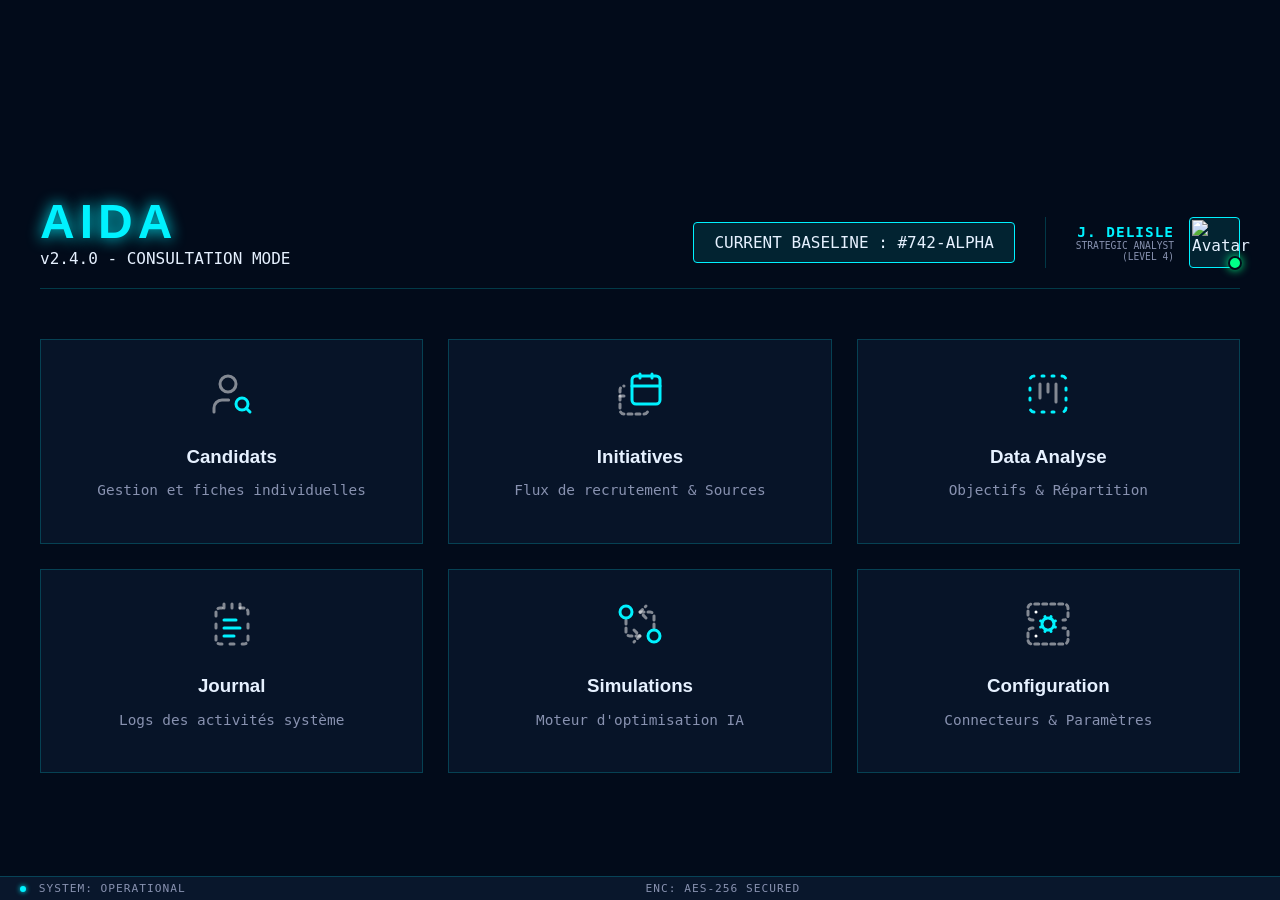
==== index.html @ d208d79e "Creation of home page" ====
<!DOCTYPE html>
<html lang="fr">
<head>
    <meta charset="UTF-8">
    <title>AIDA | Letha Command Center</title>
    <link rel="stylesheet" href="css/style.css">
    <link href="./assets/fonts/Orbitron-VariableFont_wght.ttf" rel="stylesheet">
</head>
<body>
    <canvas id="binary-bg"></canvas>

    <main class="dashboard">
        <header class="main-header">
            <div class="logo-area">
                <h1>AIDA</h1>
                <span class="version">v2.4.0 - CONSULTATION MODE</span>
            </div>
            
            <div class="header-right">
                <div class="baseline-status">
                    <span class="label">CURRENT BASELINE :</span>
                    <span class="value">#742-ALPHA</span>
                </div>

                <div class="user-session">
                    <div class="user-info">
                        <span class="user-name">J. DELISLE</span> 
                        <span class="user-role">STRATEGIC ANALYST <br/> (LEVEL 4)</span>
                    </div>
                    <div class="user-avatar">
                        <img src="https://api.dicebear.com/9.x/rings/svg?ringColor=4db6ac" alt="Avatar">
                    </div>
                </div>
            </div>
        </header>

        <section class="menu-grid">
            <div class="menu-card" onclick="location.href='./pages/candidats.html'">
                <div class="icon">
                    <svg xmlns="http://www.w3.org/2000/svg" width="48" height="48" viewBox="0 0 24 24" fill="none" stroke-width="1.5" stroke-linecap="round" stroke-linejoin="round">
                        <g stroke="rgba(255,255,255,0.5)">
                            <circle cx="10" cy="7" r="4"/>
                            <path d="M10.3 15H7a4 4 0 0 0-4 4v2"/>
                        </g>
                        <g stroke="var(--accent-cyan)" class="scan-element">
                            <circle cx="17" cy="17" r="3"/>
                            <path d="m21 21-1.9-1.9"/>
                        </g>
                    </svg>
                </div>
                <h3>Candidats</h3>
                <p>Gestion et fiches individuelles</p>
            </div>
            <div class="menu-card">
                <div class="icon">
                    <svg xmlns="http://www.w3.org/2000/svg" width="48" height="48" viewBox="0 0 24 24" fill="none" stroke-width="1.5" stroke-linecap="round" stroke-linejoin="round">
                        <g stroke="rgba(255,255,255,0.5)" stroke-dasharray="2 2">               
                            <path d="M15.726 21.01A2 2 0 0 1 14 22H4a2 2 0 0 1-2-2V10a2 2 0 0 1 2-2"/>                
                            <path d="M2 13h2"/>                
                        </g>
                        <g stroke="var(--accent-cyan)">
                            <rect x="8" y="3" width="14" height="14" rx="2"/>
                            <path d="M8 8h14"/>
                            <path d="M12 2v2"/>
                            <path d="M18 2v2"/>
                        </g>
                    </svg>
                </div>
                <h3>Initiatives</h3>
                <p>Flux de recrutement & Sources</p>
            </div>
            <div class="menu-card">
                <div class="icon">
                    <svg xmlns="http://www.w3.org/2000/svg" width="48" height="48" viewBox="0 0 24 24" fill="none" stroke-width="1.5" stroke-linecap="round" stroke-linejoin="round">
                        <g stroke="var(--accent-cyan)" stroke-dasharray="2 2">
                            <path d="M5 3a2 2 0 0 0-2 2"/>
                            <path d="M9 3h1"/><path d="M14 3h1"/>
                            <path d="M19 3a2 2 0 0 1 2 2"/>
                            <path d="M21 9v1"/><path d="M21 14v1"/>
                            <path d="M21 19a2 2 0 0 1-2 2"/>
                            <path d="M14 21h1"/><path d="M9 21h1"/>
                            <path d="M5 21a2 2 0 0 1-2-2"/>
                            <path d="M3 14v1"/><path d="M3 9v1"/>
                        </g>
                        <g stroke="rgba(255,255,255,0.5)" class="data-bars">
                            <path d="M8 7v7" />
                            <path d="M12 7v4" />
                            <path d="M16 7v9" />
                        </g>
                    </svg>
                </div>
                <h3>Data Analyse</h3>
                <p>Objectifs & Répartition</p>
            </div>
            <div class="menu-card">
                <div class="icon">
                    <svg xmlns="http://www.w3.org/2000/svg" width="48" height="48" viewBox="0 0 24 24" fill="none" stroke-width="1.5" stroke-linecap="round" stroke-linejoin="round">
                        <g stroke="rgba(255,255,255,0.5)" stroke-dasharray="2 2">
                            <path d="M8 2v4"/>
                            <path d="M12 2v4"/>
                            <path d="M16 2v4"/>
                            <path d="M16 4h2a2 2 0 0 1 2 2v2"/>
                            <path d="M20 12v2"/>
                            <path d="M20 18v2a2 2 0 0 1-2 2h-1"/>
                            <path d="M13 22h-2"/>
                            <path d="M7 22H6a2 2 0 0 1-2-2v-2"/>
                            <path d="M4 14v-2"/>
                            <path d="M4 8V6a2 2 0 0 1 2-2h2"/>
                        </g>
                        
                        <g stroke="var(--accent-cyan)">
                            <path d="M8 10h6"/>
                            <path d="M8 14h8"/>
                            <path d="M8 18h5"/>
                        </g>
                    </svg>
                </div>
                <h3>Journal</h3>
                <p>Logs des activités système</p>
            </div>
            <div class="menu-card">
                <div class="icon">
                    <svg xmlns="http://www.w3.org/2000/svg" width="48" height="48" viewBox="0 0 24 24" fill="none" stroke-width="1.5" stroke-linecap="round" stroke-linejoin="round">
                        <g stroke="rgba(255,255,255,0.5)" stroke-dasharray="2 2">
                            <path d="M12 6h5a2 2 0 0 1 2 2v7"/>
                            <path d="m15 9-3-3 3-3"/>
                            <path d="M12 18H7a2 2 0 0 1-2-2V9"/>
                            <path d="m9 15 3 3-3 3"/>
                        </g>
                        
                        <g stroke="var(--accent-cyan)">
                            <circle cx="5" cy="6" r="3"/>
                            <circle cx="19" cy="18" r="3"/>
                        </g>
                    </svg>
                </div>
                <h3>Simulations</h3>
                <p>Moteur d'optimisation IA</p>
            </div>
            <div class="menu-card">
                <div class="icon">
                    <svg xmlns="http://www.w3.org/2000/svg" width="48" height="48" viewBox="0 0 24 24" fill="none" stroke-width="1.5" stroke-linecap="round" stroke-linejoin="round">
                        <g stroke="rgba(255,255,255,0.5)" stroke-dasharray="2 2">
                            <path d="M4.5 10H4a2 2 0 0 1-2-2V4a2 2 0 0 1 2-2h16a2 2 0 0 1 2 2v4a2 2 0 0 1-2 2h-.5"/>
                            <path d="M4.5 14H4a2 2 0 0 0-2 2v4a2 2 0 0 0 2 2h16a2 2 0 0 0 2-2v-4a2 2 0 0 0-2-2h-.5"/>        
                        </g>
                        <g stroke="rgba(255,255,255,1)">
                            <path d="M6 18h.01"/>
                            <path d="M6 6h.01"/>        
                        </g>
                        <g stroke="var(--accent-cyan)">
                            <path d="m10.852 14.772-.383.923"/>
                            <path d="M13.148 14.772a3 3 0 1 0-2.296-5.544l-.383-.923"/>
                            <path d="m13.148 9.228.383-.923"/>
                            <path d="m13.53 15.696-.382-.924a3 3 0 1 1-2.296-5.544"/>
                            <path d="m14.772 10.852.923-.383"/>
                            <path d="m14.772 13.148.923.383"/>
                            <path d="m9.228 10.852-.923-.383"/>
                            <path d="m9.228 13.148-.923.383"/>
                        </g>
                    </svg>
                </div>
                <h3>Configuration</h3>
                <p>Connecteurs & Paramètres</p>
            </div>
        </section>
    </main>

    <footer class="system-bar">
        <div class="status-item">
            <span class="dot pulse"></span> SYSTEM: OPERATIONAL
        </div>
        <div class="status-item">
            ENC: AES-256 SECURED
        </div>
        <div class="status-item" id="live-clock">
            </div>
    </footer>

    <script src="main.js"></script>
</body>
</html>
---- css/style.css ----
:root {
    --bg-dark: #020b1a;
    --card-bg: rgba(10, 25, 47, 0.7);
    --accent-cyan: #00f2ff;
    --text-main: #e6f1ff;
    --text-dim: #8892b0;
    --border-color: rgba(0, 242, 255, 0.2);
}

body {
    background-color: var(--bg-dark);
    color: var(--text-main);
    font-family: 'Roboto Mono', monospace;
    margin: 0;
    overflow: hidden; /* Pour le fond binaire */
}

.dashboard {
    position: relative;
    z-index: 2;
    max-width: 1200px;
    margin: 0 auto;
    padding: 40px 20px;
}

.main-header {
    display: flex;
    justify-content: space-between;
    align-items: flex-end;
    border-bottom: 1px solid var(--border-color);
    padding-bottom: 20px;
    margin-bottom: 50px;
}

.header-right {
    display: flex;
    align-items: center;
    gap: 30px;
}

.user-session {
    display: flex;
    align-items: center;
    gap: 15px;
    padding-left: 30px;
    border-left: 1px solid var(--border-color);
}

.user-info {
    text-align: right;
}

.user-name {
    display: block;
    font-size: 0.9rem;
    font-weight: 700;
    color: var(--accent-cyan);
    letter-spacing: 1px;
}

.user-role {
    display: block;
    font-size: 0.6rem;
    color: var(--text-dim);
    text-transform: uppercase;
}

.user-avatar {
    width: 45px;
    height: 45px;
    border: 1px solid var(--accent-cyan);
    border-radius: 4px;
    background: rgba(0, 242, 255, 0.1);
    position: relative;
    padding: 2px;
}

.user-avatar img {
    width: 100%;
    height: 100%;
    object-fit: cover;
}

.user-avatar::after {
    content: '';
    position: absolute;
    bottom: -3px;
    right: -3px;
    width: 10px;
    height: 10px;
    background: #00ff88;
    color: #327791 ;
    border-radius: 50%;
    border: 2px solid var(--bg-dark);
    box-shadow: 0 0 10px #00ff88;
    animation: blink 2s infinite;
}

@keyframes blink {
    0%, 100% { opacity: 1; }
    50% { opacity: 0.5; }
}

h1 {
    font-family: 'Orbitron', sans-serif;
    font-size: 3rem;
    margin: 0;
    color: var(--accent-cyan);
    letter-spacing: 5px;
    text-shadow: 0 0 15px var(--accent-cyan);
}

.baseline-status {
    background: rgba(0, 242, 255, 0.1);
    padding: 10px 20px;
    border-radius: 4px;
    border: 1px solid var(--accent-cyan);
}

.menu-grid {
    display: grid;
    grid-template-columns: repeat(3, 1fr);
    gap: 25px;
}

.menu-card {
    background: var(--card-bg);
    border: 1px solid var(--border-color);
    padding: 30px;
    text-align: center;
    cursor: pointer;
    transition: all 0.3s ease;
    backdrop-filter: blur(5px);
}

.menu-card:hover {
    border-color: var(--accent-cyan);
    background: rgba(0, 242, 255, 0.05);
    transform: translateY(-5px);
    box-shadow: 0 10px 30px rgba(0, 242, 255, 0.1);
}

.menu-card .icon { font-size: 2.5rem; margin-bottom: 15px; }
.menu-card h3 { font-family: 'Orbitron', sans-serif; margin-bottom: 10px; }
.menu-card p { color: var(--text-dim); font-size: 0.9rem; }

.system-bar {
    position: fixed;
    bottom: 0;
    left: 0;
    width: 100%;
    background: rgba(10, 25, 47, 0.9);
    border-top: 1px solid var(--border-color);
    display: flex;
    justify-content: space-between;
    padding: 5px 20px;
    font-size: 0.7rem;
    color: var(--text-dim);
    letter-spacing: 1px;
    box-sizing: border-box;
}

.dot.pulse {
    display: inline-block;
    width: 6px;
    height: 6px;
    background: var(--accent-cyan);
    border-radius: 50%;
    margin-right: 5px;
    box-shadow: 0 0 5px var(--accent-cyan);
    animation: pulse-glow 2s infinite;
}

@keyframes pulse-glow {
    0%, 100% { opacity: 1; transform: scale(1); }
    50% { opacity: 0.4; transform: scale(1.2); }
}
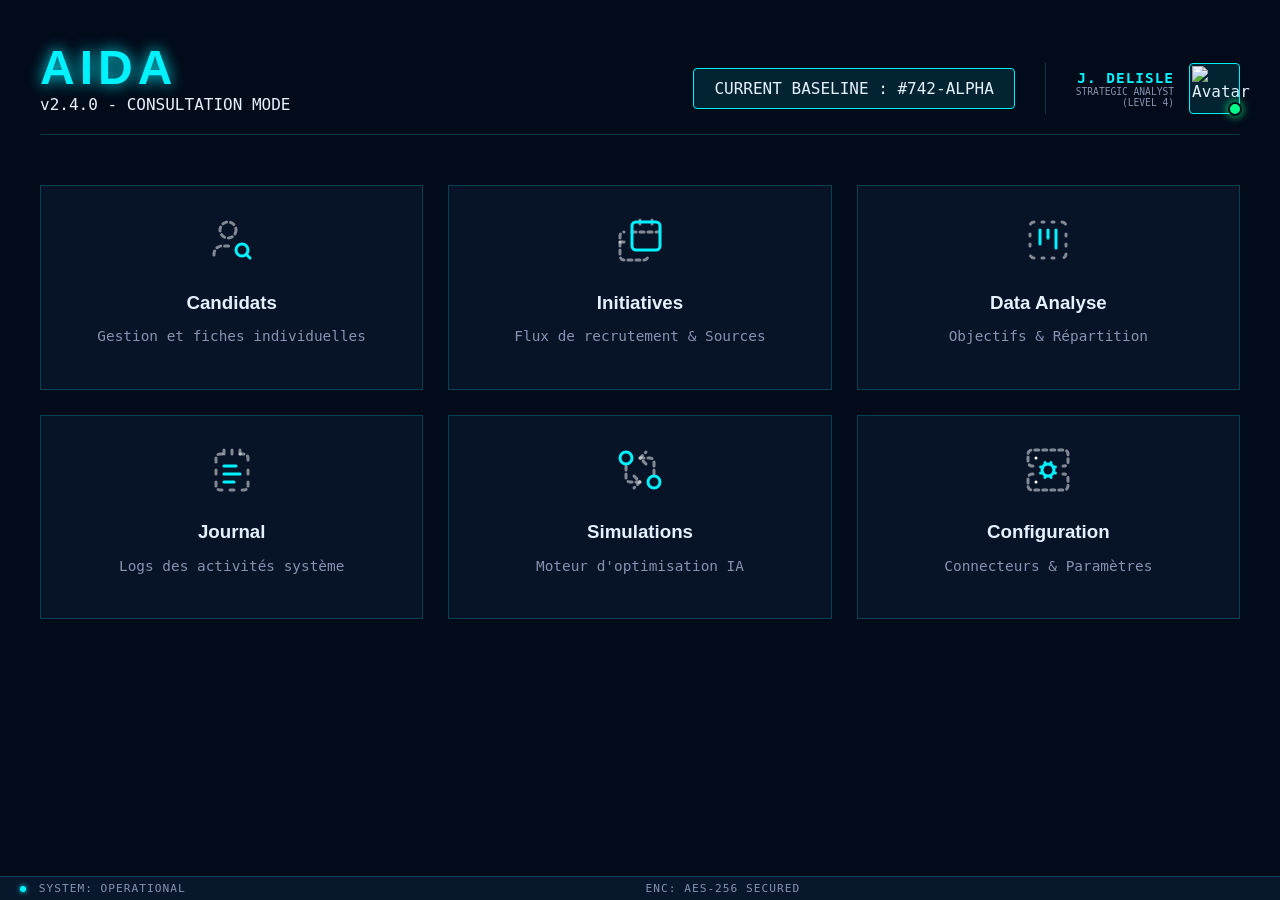
==== commit 4a6e208d: "Add candidates page" ====
--- a/index.html
+++ b/index.html
@@ -7,8 +7,6 @@
     <link href="./assets/fonts/Orbitron-VariableFont_wght.ttf" rel="stylesheet">
 </head>
 <body>
-    <canvas id="binary-bg"></canvas>
-
     <main class="dashboard">
         <header class="main-header">
             <div class="logo-area">
@@ -37,15 +35,8 @@
         <section class="menu-grid">
             <div class="menu-card" onclick="location.href='./pages/candidats.html'">
                 <div class="icon">
-                    <svg xmlns="http://www.w3.org/2000/svg" width="48" height="48" viewBox="0 0 24 24" fill="none" stroke-width="1.5" stroke-linecap="round" stroke-linejoin="round">
-                        <g stroke="rgba(255,255,255,0.5)">
-                            <circle cx="10" cy="7" r="4"/>
-                            <path d="M10.3 15H7a4 4 0 0 0-4 4v2"/>
-                        </g>
-                        <g stroke="var(--accent-cyan)" class="scan-element">
-                            <circle cx="17" cy="17" r="3"/>
-                            <path d="m21 21-1.9-1.9"/>
-                        </g>
+                    <svg width="48" height="48">
+                        <use href="assets/svg/icons.svg#icon-candidats"></use>
                     </svg>
                 </div>
                 <h3>Candidats</h3>
@@ -53,17 +44,8 @@
             </div>
             <div class="menu-card">
                 <div class="icon">
-                    <svg xmlns="http://www.w3.org/2000/svg" width="48" height="48" viewBox="0 0 24 24" fill="none" stroke-width="1.5" stroke-linecap="round" stroke-linejoin="round">
-                        <g stroke="rgba(255,255,255,0.5)" stroke-dasharray="2 2">               
-                            <path d="M15.726 21.01A2 2 0 0 1 14 22H4a2 2 0 0 1-2-2V10a2 2 0 0 1 2-2"/>                
-                            <path d="M2 13h2"/>                
-                        </g>
-                        <g stroke="var(--accent-cyan)">
-                            <rect x="8" y="3" width="14" height="14" rx="2"/>
-                            <path d="M8 8h14"/>
-                            <path d="M12 2v2"/>
-                            <path d="M18 2v2"/>
-                        </g>
+                    <svg width="48" height="48">
+                        <use href="assets/svg/icons.svg#icon-initiatives"></use>
                     </svg>
                 </div>
                 <h3>Initiatives</h3>
@@ -71,22 +53,8 @@
             </div>
             <div class="menu-card">
                 <div class="icon">
-                    <svg xmlns="http://www.w3.org/2000/svg" width="48" height="48" viewBox="0 0 24 24" fill="none" stroke-width="1.5" stroke-linecap="round" stroke-linejoin="round">
-                        <g stroke="var(--accent-cyan)" stroke-dasharray="2 2">
-                            <path d="M5 3a2 2 0 0 0-2 2"/>
-                            <path d="M9 3h1"/><path d="M14 3h1"/>
-                            <path d="M19 3a2 2 0 0 1 2 2"/>
-                            <path d="M21 9v1"/><path d="M21 14v1"/>
-                            <path d="M21 19a2 2 0 0 1-2 2"/>
-                            <path d="M14 21h1"/><path d="M9 21h1"/>
-                            <path d="M5 21a2 2 0 0 1-2-2"/>
-                            <path d="M3 14v1"/><path d="M3 9v1"/>
-                        </g>
-                        <g stroke="rgba(255,255,255,0.5)" class="data-bars">
-                            <path d="M8 7v7" />
-                            <path d="M12 7v4" />
-                            <path d="M16 7v9" />
-                        </g>
+                    <svg width="48" height="48">
+                        <use href="assets/svg/icons.svg#icon-analyse"></use>
                     </svg>
                 </div>
                 <h3>Data Analyse</h3>
@@ -94,25 +62,8 @@
             </div>
             <div class="menu-card">
                 <div class="icon">
-                    <svg xmlns="http://www.w3.org/2000/svg" width="48" height="48" viewBox="0 0 24 24" fill="none" stroke-width="1.5" stroke-linecap="round" stroke-linejoin="round">
-                        <g stroke="rgba(255,255,255,0.5)" stroke-dasharray="2 2">
-                            <path d="M8 2v4"/>
-                            <path d="M12 2v4"/>
-                            <path d="M16 2v4"/>
-                            <path d="M16 4h2a2 2 0 0 1 2 2v2"/>
-                            <path d="M20 12v2"/>
-                            <path d="M20 18v2a2 2 0 0 1-2 2h-1"/>
-                            <path d="M13 22h-2"/>
-                            <path d="M7 22H6a2 2 0 0 1-2-2v-2"/>
-                            <path d="M4 14v-2"/>
-                            <path d="M4 8V6a2 2 0 0 1 2-2h2"/>
-                        </g>
-                        
-                        <g stroke="var(--accent-cyan)">
-                            <path d="M8 10h6"/>
-                            <path d="M8 14h8"/>
-                            <path d="M8 18h5"/>
-                        </g>
+                    <svg width="48" height="48">
+                        <use href="assets/svg/icons.svg#icon-journal"></use>
                     </svg>
                 </div>
                 <h3>Journal</h3>
@@ -120,18 +71,8 @@
             </div>
             <div class="menu-card">
                 <div class="icon">
-                    <svg xmlns="http://www.w3.org/2000/svg" width="48" height="48" viewBox="0 0 24 24" fill="none" stroke-width="1.5" stroke-linecap="round" stroke-linejoin="round">
-                        <g stroke="rgba(255,255,255,0.5)" stroke-dasharray="2 2">
-                            <path d="M12 6h5a2 2 0 0 1 2 2v7"/>
-                            <path d="m15 9-3-3 3-3"/>
-                            <path d="M12 18H7a2 2 0 0 1-2-2V9"/>
-                            <path d="m9 15 3 3-3 3"/>
-                        </g>
-                        
-                        <g stroke="var(--accent-cyan)">
-                            <circle cx="5" cy="6" r="3"/>
-                            <circle cx="19" cy="18" r="3"/>
-                        </g>
+                    <svg width="48" height="48">
+                        <use href="assets/svg/icons.svg#icon-simulations"></use>
                     </svg>
                 </div>
                 <h3>Simulations</h3>
@@ -139,25 +80,8 @@
             </div>
             <div class="menu-card">
                 <div class="icon">
-                    <svg xmlns="http://www.w3.org/2000/svg" width="48" height="48" viewBox="0 0 24 24" fill="none" stroke-width="1.5" stroke-linecap="round" stroke-linejoin="round">
-                        <g stroke="rgba(255,255,255,0.5)" stroke-dasharray="2 2">
-                            <path d="M4.5 10H4a2 2 0 0 1-2-2V4a2 2 0 0 1 2-2h16a2 2 0 0 1 2 2v4a2 2 0 0 1-2 2h-.5"/>
-                            <path d="M4.5 14H4a2 2 0 0 0-2 2v4a2 2 0 0 0 2 2h16a2 2 0 0 0 2-2v-4a2 2 0 0 0-2-2h-.5"/>        
-                        </g>
-                        <g stroke="rgba(255,255,255,1)">
-                            <path d="M6 18h.01"/>
-                            <path d="M6 6h.01"/>        
-                        </g>
-                        <g stroke="var(--accent-cyan)">
-                            <path d="m10.852 14.772-.383.923"/>
-                            <path d="M13.148 14.772a3 3 0 1 0-2.296-5.544l-.383-.923"/>
-                            <path d="m13.148 9.228.383-.923"/>
-                            <path d="m13.53 15.696-.382-.924a3 3 0 1 1-2.296-5.544"/>
-                            <path d="m14.772 10.852.923-.383"/>
-                            <path d="m14.772 13.148.923.383"/>
-                            <path d="m9.228 10.852-.923-.383"/>
-                            <path d="m9.228 13.148-.923.383"/>
-                        </g>
+                    <svg width="48" height="48">
+                        <use href="assets/svg/icons.svg#icon-config"></use>
                     </svg>
                 </div>
                 <h3>Configuration</h3>
--- a/css/style.css
+++ b/css/style.css
@@ -174,4 +174,307 @@
 @keyframes pulse-glow {
     0%, 100% { opacity: 1; transform: scale(1); }
     50% { opacity: 0.4; transform: scale(1.2); }
+}
+
+.app-container {
+    display: flex;
+    height: 100vh;
+    background-color: var(--bg-dark);
+}
+
+/* Zone A */
+.side-nav {
+    width: 70px; /* Mode réduit par défaut */
+    height: 100vh;
+    background: rgba(5, 15, 30, 0.95);
+    border-right: 1px solid var(--border-color);
+    display: flex;
+    flex-direction: column;
+    transition: width 0.3s cubic-bezier(0.4, 0, 0.2, 1);
+    overflow: hidden;
+    z-index: 100;
+}
+
+/* Au survol (ou avec une classe .expanded), la barre s'élargit */
+.side-nav:hover {
+    width: 220px;
+}
+
+.nav-group {
+    display: flex;
+    flex-direction: column;
+    padding: 10px 0;
+}
+
+.nav-group.bottom {
+    margin-top: auto; /* Pousse le groupe vers le bas */
+}
+
+.nav-item {
+    display: flex;
+    align-items: center;
+    padding: 15px 23px; /* Alignement pour centrer l'icône à 70px */
+    text-decoration: none;
+    color: var(--text-dim);
+    transition: all 0.2s;
+    white-space: nowrap;
+}
+
+.nav-item:hover, .nav-item.active {
+    background: rgba(0, 242, 255, 0.05);
+    color: var(--accent-cyan);
+}
+
+.nav-label {
+    margin-left: 20px;
+    font-family: 'Orbitron', sans-serif;
+    font-size: 0.75rem;
+    letter-spacing: 1px;
+    opacity: 0;
+    transition: opacity 0.2s;
+}
+
+.side-nav:hover .nav-label {
+    opacity: 1;
+}
+
+.nav-separator {
+    border: none;
+    border-top: 1px solid rgba(0, 242, 255, 0.1);
+    margin: 5px 15px;
+}
+
+/* Zone B */
+.search-panel {
+    width: 300px;
+    border-right: 1px solid var(--border-color);
+    display: flex;
+    flex-direction: column;
+}
+
+.panel-header {
+    padding: 20px;
+    border-bottom: 1px solid var(--border-color);
+}
+
+.panel-header h2 {
+    font-family: 'Orbitron', sans-serif;
+    font-size: 1.2rem;
+    color: var(--accent-cyan);
+    margin-bottom: 15px;
+    text-transform: uppercase;
+    letter-spacing: 2px;
+}
+
+.filter-label {
+    font-size: 0.7rem;
+    color: var(--text-dim);
+    text-transform: uppercase;
+    margin-bottom: 8px;
+    display: block;
+}
+
+.status-pills {
+    display: flex;
+    flex-wrap: wrap;
+    gap: 8px;
+    margin-bottom: 15px;
+}
+
+.status-pill {
+    font-size: 0.7rem;
+    padding: 4px 10px;
+    border: 1px solid rgba(0, 242, 255, 0.3);
+    border-radius: 4px;
+    cursor: pointer;
+    color: var(--text-dim);
+    transition: all 0.2s;
+}
+
+.status-pill:hover {
+    background: rgba(0, 242, 255, 0.05);
+}
+
+.status-pill.active {
+    background: var(--accent-cyan);
+    color: #000;
+    font-weight: bold;
+    border-color: var(--accent-cyan);
+    box-shadow: 0 0 10px var(--accent-cyan);
+}
+
+.scroll-list {
+    flex: 1;
+    overflow-y: auto;
+}
+
+.id-badge {
+    background: rgba(0, 242, 255, 0.1);
+    color: var(--accent-cyan);
+    font-size: 0.6rem;
+    padding: 2px 6px;
+    border-radius: 2px;
+    border: 1px solid rgba(0, 242, 255, 0.3);
+    margin-right: 12px;
+    font-weight: bold;
+}
+
+.candidate-item {
+    display: flex;
+    align-items: center;
+    padding: 12px 20px;
+    border-bottom: 1px solid rgba(255, 255, 255, 0.05);
+    cursor: pointer;
+    transition: all 0.2s;
+}
+
+.candidate-item:hover {
+    background: rgba(255, 255, 255, 0.02);
+}
+
+.candidate-item .name {
+    font-size: 0.85rem;
+    letter-spacing: 0.5px;
+    color: var(--text-dim);
+}
+
+.candidate-item.active .name {
+    color: var(--accent-cyan);
+}
+
+/* Zone C */
+
+#candidate-details .details-header,
+#candidate-details .details-grid{
+    display: none;
+}
+
+#candidate-details.has-selection .details-header{
+    display: grid;
+    grid-template-columns: minmax(300px, auto) 200px; 
+    justify-content: start; 
+    gap: 40px; 
+    border-bottom: 1px solid var(--border-color);
+    padding-bottom: 20px;
+    margin-bottom: 30px;
+}
+
+#candidate-details.has-selection .details-grid {
+    display: flex;
+}
+
+#candidate-details.has-selection .details-grid {
+    display: grid;
+}
+
+.identity-block h2 {
+    font-family: 'Orbitron', sans-serif;
+    color: var(--accent-cyan);
+    font-size: 1.8rem;
+    margin: 0;
+    text-transform: uppercase;
+}
+
+.identity-block p {
+    color: var(--text-dim);
+    margin: 5px 0 0 0;
+    font-size: 0.9rem;
+    text-transform: uppercase;
+}
+
+.stats-block {
+    display: flex;
+    justify-content: flex-end; /* Aligné à droite de la colonne de 200px */
+    gap: 30px;
+    border-left: 1px solid rgba(0, 242, 255, 0.2);
+    padding-left: 30px;
+}
+
+.stat-item {
+    display: flex;
+    flex-direction: column;
+    align-items: center;
+}
+
+.stat-item .label {
+    font-size: 0.7rem;
+    color: var(--text-dim);
+    margin-bottom: 5px;
+}
+
+.stat-item .value {
+    font-size: 1.2rem;
+    color: var(--text-main);
+    font-weight: bold;
+}
+
+.empty-state-message {
+    display: flex;
+    flex-direction: column;
+    align-items: center;
+    justify-content: center;
+    height: 100%;
+    color: var(--text-dim);
+    text-align: center;
+    gap: 10px;
+}
+
+.empty-state-message h2 {
+    font-family: 'Orbitron', sans-serif;
+    color: var(--accent-cyan);
+    letter-spacing: 2px;
+}
+
+#candidate-details.has-selection .empty-state-message {
+    display: none;
+}
+
+.details-view {
+    flex: 1;
+    padding: 40px;
+    overflow-y: auto;
+    position: relative;
+}
+
+.readonly-watermark {
+    position: absolute;
+    top: 20px;
+    right: 20px;
+    color: #ff4444;
+    border: 1px solid #ff4444;
+    padding: 5px 10px;
+    font-size: 0.7rem;
+    opacity: 0.6;
+}
+
+.info-card {
+    background: var(--card-bg);
+    border: 1px solid var(--border-color);
+    padding: 20px;
+    margin-top: 20px;
+}
+
+.data-item {
+    margin-bottom: 15px;
+    padding-left: 10px;
+    border-left: 1px solid var(--border-color);
+}
+
+.item-date {
+    font-size: 0.75rem;
+    color: var(--accent-cyan);
+    font-family: 'Roboto Mono', monospace;
+    margin: 4px 0;
+}
+
+.item-desc {
+    font-size: 0.85rem;
+    color: var(--text-dim);
+}
+
+.cert-label {
+    font-size: 0.7rem;
+    text-transform: uppercase;
+    color: var(--accent-cyan);
+    opacity: 0.8;
 }
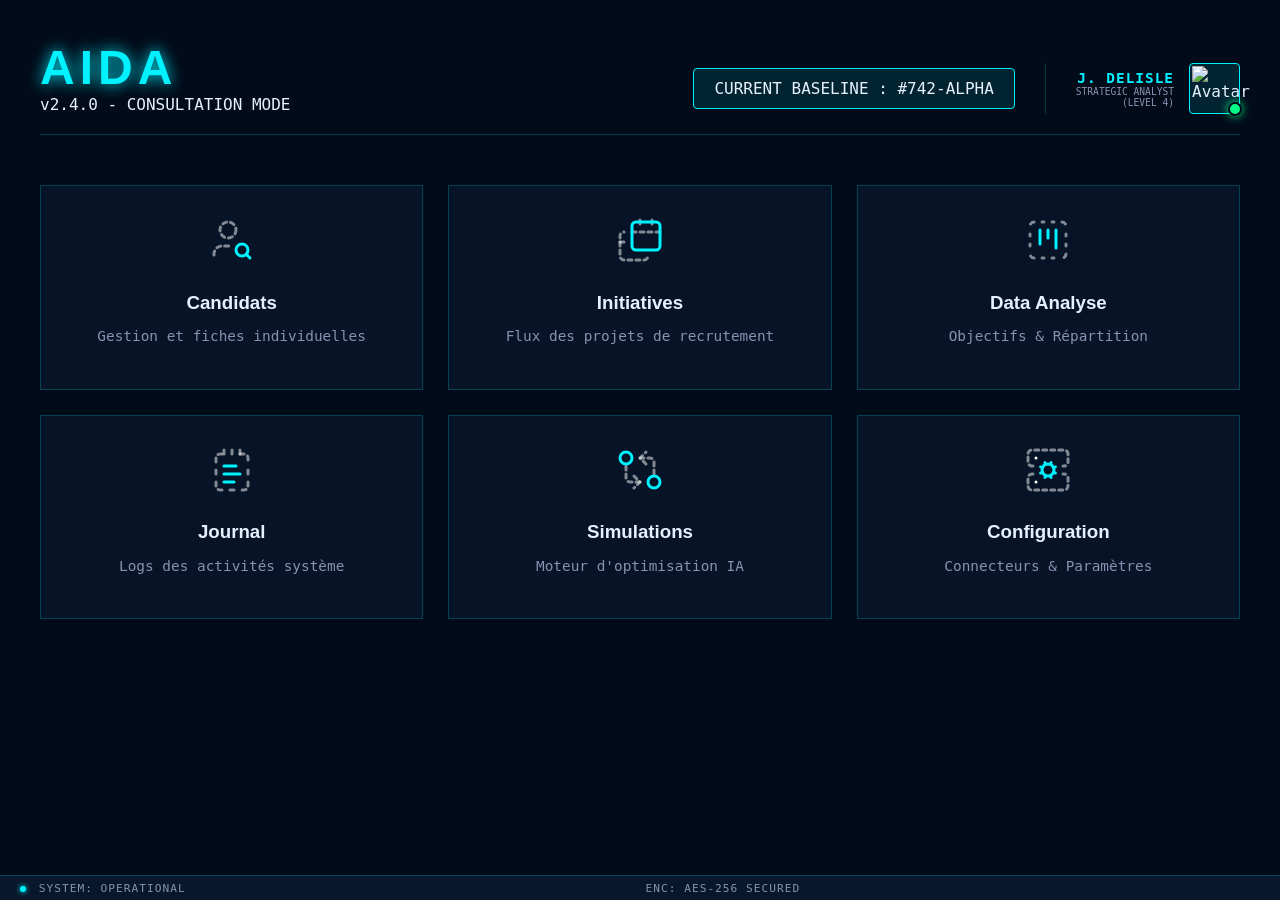
==== commit 2f5ebaa3: "First version of initiative page" ====
--- a/index.html
+++ b/index.html
@@ -42,14 +42,14 @@
                 <h3>Candidats</h3>
                 <p>Gestion et fiches individuelles</p>
             </div>
-            <div class="menu-card">
+            <div class="menu-card" onclick="location.href='./pages/initiatives.html'">
                 <div class="icon">
                     <svg width="48" height="48">
                         <use href="assets/svg/icons.svg#icon-initiatives"></use>
                     </svg>
                 </div>
                 <h3>Initiatives</h3>
-                <p>Flux de recrutement & Sources</p>
+                <p>Flux des projets de recrutement</p>
             </div>
             <div class="menu-card">
                 <div class="icon">
--- a/css/style.css
+++ b/css/style.css
@@ -5,6 +5,7 @@
     --text-main: #e6f1ff;
     --text-dim: #8892b0;
     --border-color: rgba(0, 242, 255, 0.2);
+    --nav-width: 70px;
 }
 
 body {
@@ -149,15 +150,18 @@
     bottom: 0;
     left: 0;
     width: 100%;
+    height: 25px;
     background: rgba(10, 25, 47, 0.9);
     border-top: 1px solid var(--border-color);
     display: flex;
     justify-content: space-between;
-    padding: 5px 20px;
+    align-items: center;
+    padding: 0px 20px;
     font-size: 0.7rem;
     color: var(--text-dim);
     letter-spacing: 1px;
     box-sizing: border-box;
+    z-index: 2000;
 }
 
 .dot.pulse {
@@ -178,14 +182,18 @@
 
 .app-container {
     display: flex;
-    height: 100vh;
+    height: calc(100vh - 25px);
     background-color: var(--bg-dark);
 }
 
 /* Zone A */
 .side-nav {
-    width: 70px; /* Mode réduit par défaut */
-    height: 100vh;
+    flex-shrink: 0;
+    position: sticky;
+    left: 0;
+    
+    width: var(--nav-width);
+    height: calc(100vh - 25px);
     background: rgba(5, 15, 30, 0.95);
     border-right: 1px solid var(--border-color);
     display: flex;
@@ -196,8 +204,8 @@
 }
 
 /* Au survol (ou avec une classe .expanded), la barre s'élargit */
-.side-nav:hover {
-    width: 220px;
+.app-container:has(.side-nav:hover) {
+    --nav-width: 220px;
 }
 
 .nav-group {
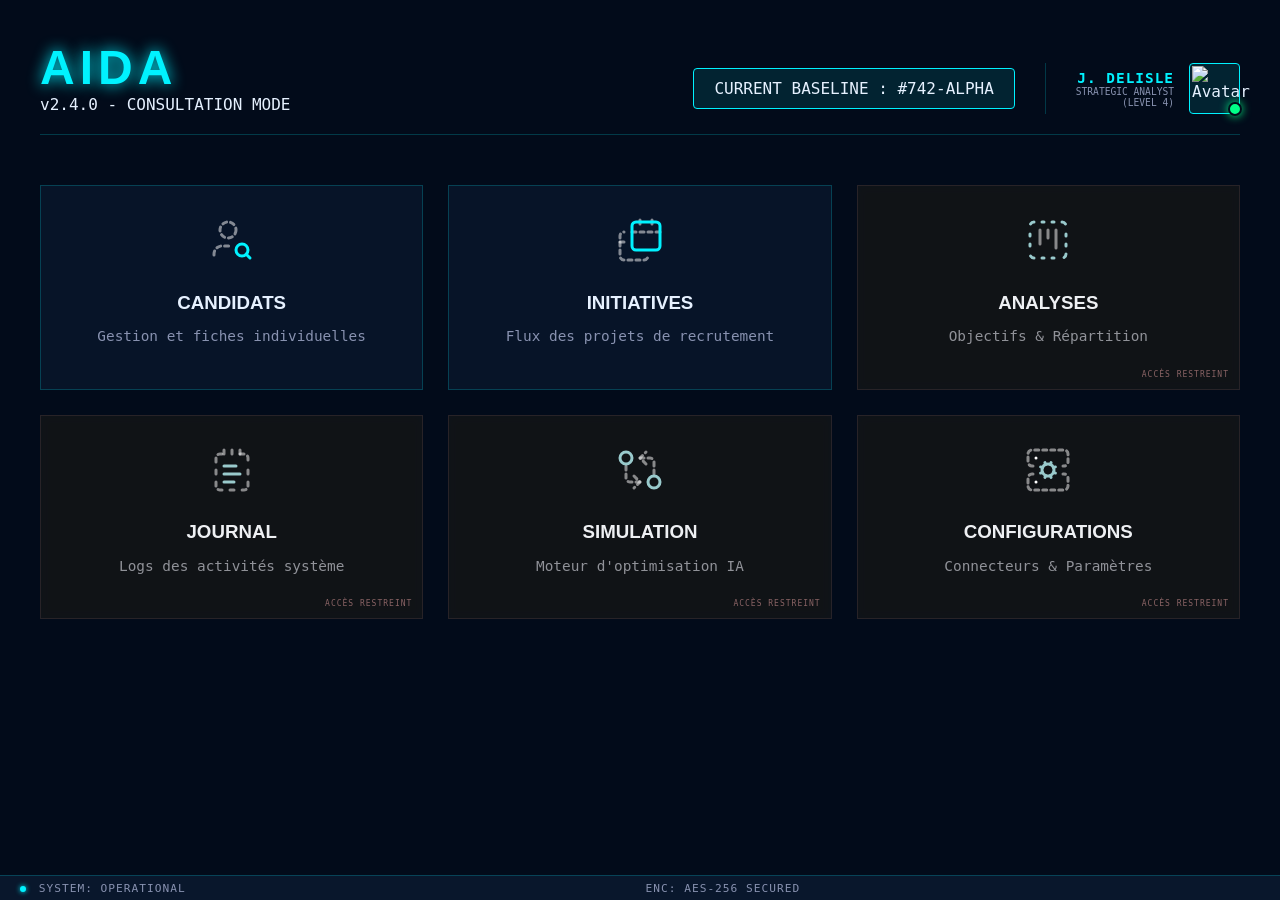
==== commit 70fb5ecc: "Update navigation mechanism" ====
--- a/index.html
+++ b/index.html
@@ -33,61 +33,8 @@
         </header>
 
         <section class="menu-grid">
-            <div class="menu-card" onclick="location.href='./pages/candidats.html'">
-                <div class="icon">
-                    <svg width="48" height="48">
-                        <use href="assets/svg/icons.svg#icon-candidats"></use>
-                    </svg>
-                </div>
-                <h3>Candidats</h3>
-                <p>Gestion et fiches individuelles</p>
-            </div>
-            <div class="menu-card" onclick="location.href='./pages/initiatives.html'">
-                <div class="icon">
-                    <svg width="48" height="48">
-                        <use href="assets/svg/icons.svg#icon-initiatives"></use>
-                    </svg>
-                </div>
-                <h3>Initiatives</h3>
-                <p>Flux des projets de recrutement</p>
-            </div>
-            <div class="menu-card">
-                <div class="icon">
-                    <svg width="48" height="48">
-                        <use href="assets/svg/icons.svg#icon-analyse"></use>
-                    </svg>
-                </div>
-                <h3>Data Analyse</h3>
-                <p>Objectifs & Répartition</p>
-            </div>
-            <div class="menu-card">
-                <div class="icon">
-                    <svg width="48" height="48">
-                        <use href="assets/svg/icons.svg#icon-journal"></use>
-                    </svg>
-                </div>
-                <h3>Journal</h3>
-                <p>Logs des activités système</p>
-            </div>
-            <div class="menu-card">
-                <div class="icon">
-                    <svg width="48" height="48">
-                        <use href="assets/svg/icons.svg#icon-simulations"></use>
-                    </svg>
-                </div>
-                <h3>Simulations</h3>
-                <p>Moteur d'optimisation IA</p>
-            </div>
-            <div class="menu-card">
-                <div class="icon">
-                    <svg width="48" height="48">
-                        <use href="assets/svg/icons.svg#icon-config"></use>
-                    </svg>
-                </div>
-                <h3>Configuration</h3>
-                <p>Connecteurs & Paramètres</p>
-            </div>
         </section>
+
     </main>
 
     <footer class="system-bar">
@@ -101,6 +48,7 @@
             </div>
     </footer>
 
-    <script src="main.js"></script>
+    <script src="./js/config-nav.js"></script>
+    <script src="./js/main.js"></script>
 </body>
 </html>
--- a/css/style.css
+++ b/css/style.css
@@ -6,6 +6,8 @@
     --text-dim: #8892b0;
     --border-color: rgba(0, 242, 255, 0.2);
     --nav-width: 70px;
+        
+    --status-danger: #ff4444;
 }
 
 body {
@@ -145,6 +147,22 @@
 .menu-card h3 { font-family: 'Orbitron', sans-serif; margin-bottom: 10px; }
 .menu-card p { color: var(--text-dim); font-size: 0.9rem; }
 
+.menu-card.locked {
+    cursor: not-allowed;
+    border-color: rgba(255, 68, 68, 0.2);
+    filter: saturate(0.2);
+}
+
+.menu-card.locked::after {
+    content: "ACCÈS RESTREINT";
+    position: absolute;
+    bottom: 10px;
+    right: 10px;
+    font-size: 0.5rem;
+    color: var(--status-danger);
+    letter-spacing: 1px;
+}
+
 .system-bar {
     position: fixed;
     bottom: 0;
@@ -186,7 +204,6 @@
     background-color: var(--bg-dark);
 }
 
-/* Zone A */
 .side-nav {
     flex-shrink: 0;
     position: sticky;
@@ -203,7 +220,7 @@
     z-index: 100;
 }
 
-/* Au survol (ou avec une classe .expanded), la barre s'élargit */
+
 .app-container:has(.side-nav:hover) {
     --nav-width: 220px;
 }
@@ -231,6 +248,14 @@
 .nav-item:hover, .nav-item.active {
     background: rgba(0, 242, 255, 0.05);
     color: var(--accent-cyan);
+}
+
+.nav-item.locked {
+    cursor: not-allowed;
+    opacity: 0.4;
+    filter: grayscale(1);
+    pointer-events: none; /* Désactive le clic par défaut */
+    position: relative;
 }
 
 .nav-label {
